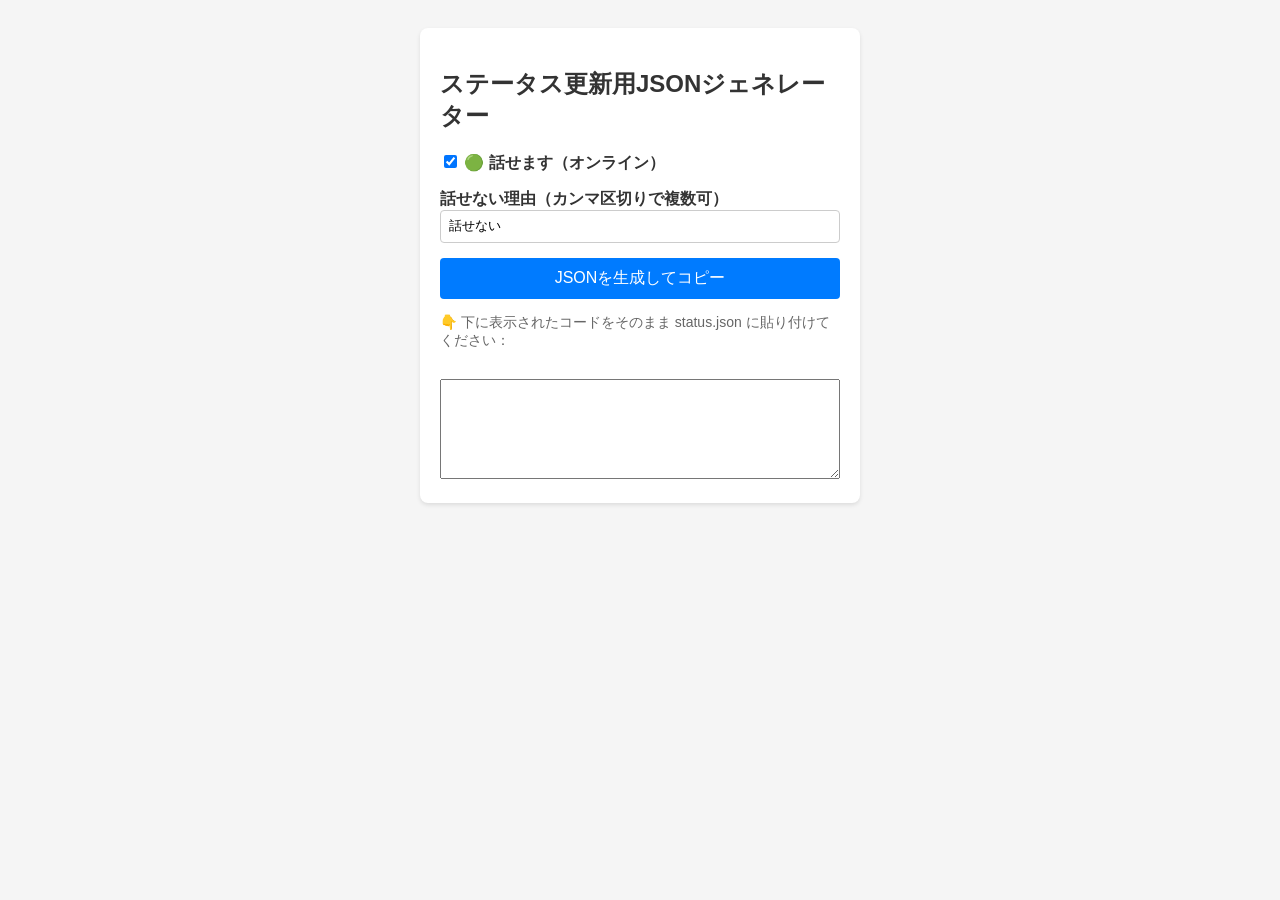
==== edit.html @ b8fddde9 "Create edit.html" ====
<!DOCTYPE html>
<html lang="ja">
<head>
    <meta charset="utf-8">
    <title>ステータス作成ツール</title>
    <meta name="viewport" content="width=device-width, initial-scale=1">
    <style>
        body { font-family: sans-serif; padding: 20px; background: #f5f5f5; color: #333; }
        .card { background: white; padding: 20px; border-radius: 8px; box-shadow: 0 2px 4px rgba(0,0,0,0.1); max-width: 400px; margin: 0 auto; }
        label { display: block; margin-bottom: 15px; font-weight: bold; }
        input[type="text"] { width: 100%; padding: 8px; box-sizing: border-box; border: 1px solid #ccc; border-radius: 4px; }
        button { background: #007bff; color: white; border: none; padding: 10px 15px; border-radius: 4px; cursor: pointer; width: 100%; font-size: 16px; }
        textarea { width: 100%; height: 100px; margin-top: 15px; font-family: monospace; padding: 8px; box-sizing: border-box; }
    </style>
</head>
<body>

<div class="card">
    <h2>ステータス更新用JSONジェネレーター</h2>
    
    <label>
        <input type="checkbox" id="isOnline" checked> 🟢 話せます（オンライン）
    </label>

    <label>
        話せない理由（カンマ区切りで複数可）
        <input type="text" id="tags" value="話せない" placeholder="ゲーム中, 睡眠 など">
    </label>

    <button onclick="generateJson()">JSONを生成してコピー</button>

    <p style="margin-top: 15px; font-size: 14px; color: #666;">👇 下に表示されたコードをそのまま status.json に貼り付けてください：</p>
    <textarea id="result" readonly></textarea>
</div>

<script>
function generateJson() {
    const isOnline = document.getElementById('isOnline').checked;
    const tagsInput = document.getElementById('tags').value;
    
    // カンマ区切りの文字列を配列に変換
    const tagsArray = isOnline ? [] : tagsInput.split(',').map(t => t.trim()).filter(Boolean);
    
    const jsonObject = {
        isOnline: isOnline,
        tags: tagsArray
    };

    const jsonString = JSON.stringify(jsonObject, null, 4);
    document.getElementById('result').value = jsonString;

    // クリップボードに自動コピー
    navigator.clipboard.writeText(jsonString);
    alert("JSONをクリップボードにコピーしました！そのまま status.json に貼り付けてコミットしてください。");
}
</script>

</body>
</html>
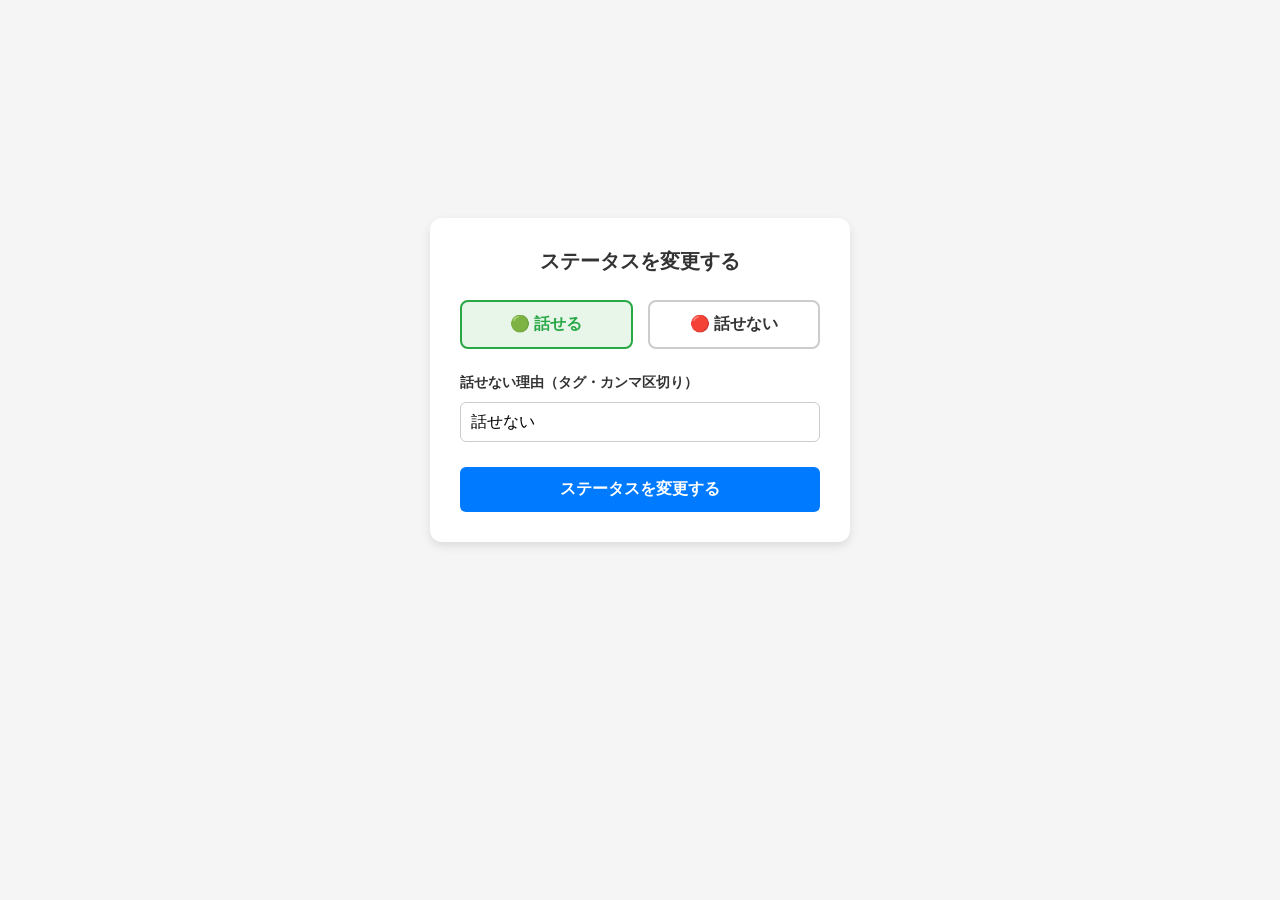
==== commit f934ebd5: "Update edit.html" ====
--- a/edit.html
+++ b/edit.html
@@ -2,57 +2,72 @@
 <html lang="ja">
 <head>
     <meta charset="utf-8">
-    <title>ステータス作成ツール</title>
+    <title>ステータス変更画面</title>
     <meta name="viewport" content="width=device-width, initial-scale=1">
     <style>
-        body { font-family: sans-serif; padding: 20px; background: #f5f5f5; color: #333; }
-        .card { background: white; padding: 20px; border-radius: 8px; box-shadow: 0 2px 4px rgba(0,0,0,0.1); max-width: 400px; margin: 0 auto; }
-        label { display: block; margin-bottom: 15px; font-weight: bold; }
-        input[type="text"] { width: 100%; padding: 8px; box-sizing: border-box; border: 1px solid #ccc; border-radius: 4px; }
-        button { background: #007bff; color: white; border: none; padding: 10px 15px; border-radius: 4px; cursor: pointer; width: 100%; font-size: 16px; }
-        textarea { width: 100%; height: 100px; margin-top: 15px; font-family: monospace; padding: 8px; box-sizing: border-box; }
+        body { font-family: sans-serif; padding: 20px; background: #f5f5f5; color: #333; display: flex; justify-content: center; align-items: center; min-height: 80vh; margin: 0; }
+        .card { background: white; padding: 30px; border-radius: 12px; box-shadow: 0 4px 10px rgba(0,0,0,0.1); width: 100%; max-width: 360px; }
+        h2 { margin-top: 0; font-size: 20px; text-align: center; margin-bottom: 25px; }
+        .radio-group { display: flex; gap: 15px; margin-bottom: 25px; }
+        .radio-label { flex: 1; text-align: center; padding: 12px; border: 2px solid #ccc; border-radius: 8px; cursor: pointer; font-weight: bold; }
+        input[type="radio"] { display: none; }
+        input[type="radio"]:checked + .radio-label.online { border-color: #28a745; background: #e8f5e9; color: #28a745; }
+        input[type="radio"]:checked + .radio-label.offline { border-color: #dc3545; background: #fdf2f2; color: #dc3545; }
+        .input-label { display: block; margin-bottom: 10px; font-weight: bold; font-size: 14px; }
+        input[type="text"] { width: 100%; padding: 10px; box-sizing: border-box; border: 1px solid #ccc; border-radius: 6px; font-size: 16px; margin-bottom: 25px; }
+        button { background: #007bff; color: white; border: none; padding: 12px; border-radius: 6px; cursor: pointer; width: 100%; font-size: 16px; font-weight: bold; }
     </style>
 </head>
 <body>
 
 <div class="card">
-    <h2>ステータス更新用JSONジェネレーター</h2>
+    <h2>ステータスを変更する</h2>
     
-    <label>
-        <input type="checkbox" id="isOnline" checked> 🟢 話せます（オンライン）
-    </label>
+    <div class="radio-group">
+        <input type="radio" id="opt_online" name="online" value="true" checked>
+        <label for="opt_online" class="radio-label online">🟢 話せる</label>
+        
+        <input type="radio" id="opt_offline" name="online" value="false">
+        <label for="opt_offline" class="radio-label offline">🔴 話せない</label>
+    </div>
 
-    <label>
-        話せない理由（カンマ区切りで複数可）
-        <input type="text" id="tags" value="話せない" placeholder="ゲーム中, 睡眠 など">
-    </label>
+    <label class="input-label">話せない理由（タグ・カンマ区切り）</label>
+    <input type="text" id="tagsInput" value="話せない" placeholder="ゲーム中, 睡眠 など">
 
-    <button onclick="generateJson()">JSONを生成してコピー</button>
-
-    <p style="margin-top: 15px; font-size: 14px; color: #666;">👇 下に表示されたコードをそのまま status.json に貼り付けてください：</p>
-    <textarea id="result" readonly></textarea>
+    <button id="saveBtn">ステータスを変更する</button>
 </div>
 
 <script>
-function generateJson() {
-    const isOnline = document.getElementById('isOnline').checked;
-    const tagsInput = document.getElementById('tags').value;
-    
-    // カンマ区切りの文字列を配列に変換
-    const tagsArray = isOnline ? [] : tagsInput.split(',').map(t => t.trim()).filter(Boolean);
-    
-    const jsonObject = {
+// 画面を開いた時に、今保存されているデータを自動でセットする
+window.addEventListener('DOMContentLoaded', () => {
+    const savedStatus = localStorage.getItem('my_web_status');
+    if (savedStatus) {
+        const data = JSON.parse(savedStatus);
+        if (data.isOnline) {
+            document.getElementById('opt_online').checked = true;
+        } else {
+            document.getElementById('opt_offline').checked = true;
+        }
+        document.getElementById('tagsInput').value = data.tags ? data.tags.join(', ') : '';
+    }
+});
+
+// ボタンを押したら、ブラウザの共有スペースにデータを保存する（トークン不要！）
+document.getElementById('saveBtn').addEventListener('click', () => {
+    const isOnline = document.getElementById('opt_online').checked;
+    const tagsValue = document.getElementById('tagsInput').value;
+    const tagsArray = isOnline ? [] : tagsValue.split(',').map(t => t.trim()).filter(Boolean);
+
+    const statusData = {
         isOnline: isOnline,
         tags: tagsArray
     };
 
-    const jsonString = JSON.stringify(jsonObject, null, 4);
-    document.getElementById('result').value = jsonString;
-
-    // クリップボードに自動コピー
-    navigator.clipboard.writeText(jsonString);
-    alert("JSONをクリップボードにコピーしました！そのまま status.json に貼り付けてコミットしてください。");
-}
+    // ブラウザにデータを保存（これでメインサイト側とデータが連動します）
+    localStorage.setItem('my_web_status', JSON.stringify(statusData));
+    
+    alert("🟢 ステータスを変更しました！");
+});
 </script>
 
 </body>
